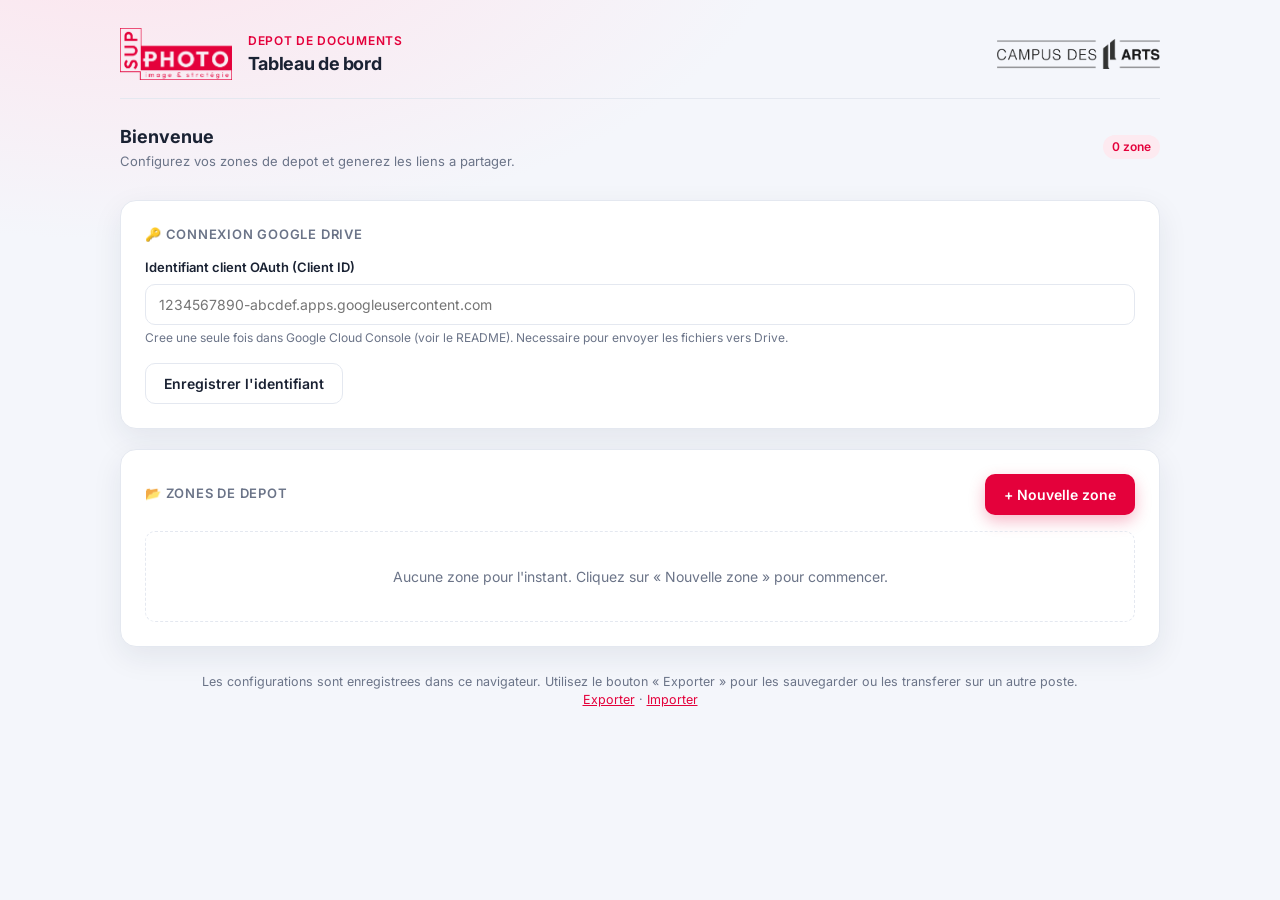
==== admin.html @ d8fe9be3 "Ajout depot multi-livrables par etudiant + arborescence campus/groupe" ====
<!DOCTYPE html>
<html lang="fr">
<head>
  <meta charset="UTF-8">
  <meta name="viewport" content="width=device-width, initial-scale=1">
  <title>DepotDoc - Tableau de bord</title>
  <link rel="preconnect" href="https://fonts.googleapis.com">
  <link href="https://fonts.googleapis.com/css2?family=Inter:wght@400;500;600;700&display=swap" rel="stylesheet">
  <link rel="stylesheet" href="styles.css">
  <script src="https://accounts.google.com/gsi/client" async defer></script>
</head>
<body>
  <div class="wrap">

    <div class="brandbar">
      <div class="brand-left">
        <img class="logo-sup" src="sup-photo.png" alt="Sup Photo - image & strategie">
        <div class="brand-text">
          <span class="kicker">Depot de documents</span>
          <span class="title">Tableau de bord</span>
        </div>
      </div>
      <img class="logo-campus" src="campus-11-arts.png" alt="Campus des 11 Arts">
    </div>

    <div class="topbar">
      <div>
        <h1 style="font-size:18px;margin:0">Bienvenue</h1>
        <p style="margin:2px 0 0;font-size:13px;color:var(--muted)">Configurez vos zones de depot et generez les liens a partager.</p>
      </div>
      <span class="badge badge-brand" id="zoneCount">0 zone</span>
    </div>

    <!-- Configuration Google -->
    <div class="card">
      <div class="section-title">&#128273; Connexion Google Drive</div>
      <div class="field">
        <label for="clientId">Identifiant client OAuth (Client ID)</label>
        <input type="text" id="clientId" placeholder="1234567890-abcdef.apps.googleusercontent.com">
        <div class="sub">Cree une seule fois dans Google Cloud Console (voir le README). Necessaire pour envoyer les fichiers vers Drive.</div>
      </div>
      <button class="btn btn-ghost" id="saveClient">Enregistrer l'identifiant</button>
      <span id="clientSaved" class="badge badge-ok hidden" style="margin-left:10px">Enregistre &#10003;</span>
    </div>

    <!-- Zones -->
    <div class="card">
      <div style="display:flex;align-items:center;justify-content:space-between;margin-bottom:16px">
        <div class="section-title" style="margin:0">&#128194; Zones de depot</div>
        <button class="btn btn-primary" id="addZone">+ Nouvelle zone</button>
      </div>
      <div id="zoneList" class="zone-list"></div>
    </div>

    <p class="footer-note">
      Les configurations sont enregistrees dans ce navigateur. Utilisez le bouton
      &laquo; Exporter &raquo; pour les sauvegarder ou les transferer sur un autre poste.
      <br>
      <a href="#" id="exportBtn">Exporter</a> &middot;
      <a href="#" id="importBtn">Importer</a>
      <input type="file" id="importFile" accept="application/json" class="hidden">
    </p>
  </div>

  <!-- Modale d'edition de zone -->
  <div class="modal-bg" id="modal">
    <div class="modal">
      <h3 id="modalTitle">Nouvelle zone de depot</h3>

      <div class="field">
        <label for="zName">Nom de la zone</label>
        <input type="text" id="zName" placeholder="Ex : Projet Book 2026">
      </div>

      <div class="field">
        <label for="zDesc">Description (visible par l'etudiant)</label>
        <textarea id="zDesc" placeholder="Ex : Deposez ici l'ensemble de vos livrables (PDF, images, video...)."></textarea>
      </div>

      <div class="field">
        <label for="zFolder">Dossier Google Drive racine de la zone</label>
        <input type="text" id="zFolder" placeholder="ID du dossier Drive (voir README)">
        <div class="sub">Copiez l'identifiant depuis l'URL du dossier : drive.google.com/drive/folders/<b>CET_IDENTIFIANT</b>. Partagez ce dossier en <b>Editeur</b> avec les deposants.</div>
      </div>

      <div class="toggle-line">
        <label class="check"><input type="checkbox" id="zStructured"> Organiser en dossiers <b>Campus / Groupe / Etudiant</b></label>
      </div>

      <!-- Section structuree -->
      <div id="structSection" class="hidden">
        <div class="field">
          <label>Campus et groupes</label>
          <div class="sub" style="margin-bottom:8px">Pour chaque campus, indiquez ses groupes (un par ligne). Ces dossiers seront crees automatiquement dans le Drive.</div>
          <div id="campusEditor"></div>
          <button class="btn btn-ghost" id="addCampus" style="margin-top:4px">+ Ajouter un campus</button>
        </div>
        <div class="notice notice-ok" style="font-size:13px">
          &#128193; Chaque etudiant deposera plusieurs fichiers dans un dossier <b>a son nom</b>, range dans son groupe.
        </div>
      </div>

      <div class="field">
        <label for="zTemplate">Modele de renommage des fichiers</label>
        <input type="text" id="zTemplate" placeholder="{name}_{original}">
        <div class="chips" id="varChips"></div>
        <div class="preview-box" id="preview"></div>
      </div>

      <!-- Champs deposant -->
      <div class="field" id="fieldsFlat">
        <label>Informations demandees au deposant</label>
        <div class="row" style="margin-top:6px">
          <label class="check"><input type="checkbox" id="zFieldName"> Nom / prenom</label>
          <label class="check"><input type="checkbox" id="zFieldEmail"> Adresse email</label>
        </div>
      </div>
      <div class="field hidden" id="fieldsStruct">
        <label>Informations demandees a l'etudiant</label>
        <div class="sub" style="margin-bottom:6px">Le <b>nom de l'etudiant</b> est demande automatiquement (il nomme son dossier).</div>
        <label class="check"><input type="checkbox" id="zFieldEmail2"> Demander aussi l'adresse email</label>
      </div>

      <div class="field">
        <label for="zMax">Taille maximale par fichier (Mo)</label>
        <input type="number" id="zMax" value="50" min="1" max="500" style="max-width:140px">
      </div>

      <div class="modal-foot">
        <button class="btn btn-ghost" id="cancelZone">Annuler</button>
        <button class="btn btn-primary" id="saveZone">Enregistrer la zone</button>
      </div>
    </div>
  </div>

  <!-- Modale generation des dossiers -->
  <div class="modal-bg" id="buildModal">
    <div class="modal">
      <h3>Creer les dossiers dans Drive</h3>
      <p class="hint">Connexion a votre Google Drive pour creer l'arborescence des campus et groupes sous le dossier racine de la zone. A relancer si vous ajoutez des campus ou groupes.</p>
      <div id="treePreview" class="tree-preview"></div>
      <div id="buildStatus" class="build-status"></div>
      <div class="modal-foot">
        <button class="btn btn-ghost" id="buildClose">Fermer</button>
        <button class="btn btn-primary" id="buildRun">Se connecter et creer les dossiers</button>
      </div>
    </div>
  </div>

  <!-- Modale du lien genere -->
  <div class="modal-bg" id="linkModal">
    <div class="modal">
      <h3>Lien de depot &#128279;</h3>
      <p class="hint">Partagez ce lien avec les personnes qui doivent deposer des fichiers dans cette zone. Aucune configuration de leur cote.</p>
      <div class="link-out">
        <input type="text" id="linkField" readonly>
        <button class="btn btn-primary" id="copyLink">Copier</button>
      </div>
      <div class="modal-foot">
        <a class="btn btn-ghost" id="openLink" target="_blank">Ouvrir la page</a>
        <button class="btn btn-primary" id="closeLink">Termine</button>
      </div>
    </div>
  </div>

  <script src="app.js"></script>
  <script>
  const $ = (id) => document.getElementById(id);
  let zones = Store.getZones();
  let editingId = null;
  let mCampuses = [];      // [{ name, groupsText }] edition en cours
  let buildingZoneId = null;

  function saveAll() { Store.saveZones(zones); }
  function escapeHtml(s) {
    return (s || '').replace(/[&<>"']/g, (c) => ({
      '&': '&amp;', '<': '&lt;', '>': '&gt;', '"': '&quot;', "'": '&#39;'
    }[c]));
  }

  /* ------------------------------ Rendu liste --------------------------- */
  function refresh() {
    const list = $('zoneList');
    $('zoneCount').textContent = zones.length + (zones.length > 1 ? ' zones' : ' zone');
    if (!zones.length) {
      list.innerHTML = '<div class="empty">Aucune zone pour l\'instant. Cliquez sur &laquo; Nouvelle zone &raquo; pour commencer.</div>';
      return;
    }
    list.innerHTML = '';
    zones.forEach((z) => {
      const structured = !!z.structured;
      const built = structured && z.tree && Object.keys(z.tree).length;
      let meta;
      if (structured) {
        const nbC = (z.campuses || []).length;
        const nbG = (z.campuses || []).reduce((s, c) => s + (c.groups ? c.groups.length : 0), 0);
        meta = 'Campus/Groupe/Etudiant &middot; ' + nbC + ' campus, ' + nbG + ' groupes &middot; '
          + (built ? 'dossiers crees &#10003;' : 'dossiers a creer');
      } else {
        meta = z.template + ' &middot; dossier ' + (z.rootFolderId ? escapeHtml(z.rootFolderId.slice(0, 10)) + '...' : 'non defini');
      }
      const el = document.createElement('div');
      el.className = 'zone-item';
      el.innerHTML = `
        <div class="zi-main">
          <div class="zi-name">${escapeHtml(z.name)}</div>
          <div class="zi-meta">${meta}</div>
        </div>
        <div class="zi-actions">
          ${structured ? '<button class="icon-btn" title="Creer les dossiers dans Drive" data-act="build">&#128193;</button>' : ''}
          <button class="icon-btn" title="Lien de depot" data-act="link">&#128279;</button>
          <button class="icon-btn" title="Modifier" data-act="edit">&#9998;</button>
          <button class="icon-btn" title="Supprimer" data-act="del">&#128465;</button>
        </div>`;
      const b = el.querySelector('[data-act=build]');
      if (b) b.onclick = () => openBuild(z);
      el.querySelector('[data-act=link]').onclick = () => showLink(z);
      el.querySelector('[data-act=edit]').onclick = () => openModal(z);
      el.querySelector('[data-act=del]').onclick = () => {
        if (confirm('Supprimer la zone "' + z.name + '" ?')) {
          zones = zones.filter((x) => x.id !== z.id); saveAll(); refresh();
        }
      };
      list.appendChild(el);
    });
  }

  /* --------------------------- Editeur campus --------------------------- */
  function renderCampusEditor() {
    const box = $('campusEditor');
    box.innerHTML = '';
    mCampuses.forEach((c, i) => {
      const row = document.createElement('div');
      row.className = 'campus-row';
      row.innerHTML = `
        <div class="campus-head">
          <input type="text" placeholder="Nom du campus (ex : Nice)" value="${escapeHtml(c.name)}" data-k="name">
          <button class="mini-btn" title="Retirer ce campus">&times;</button>
        </div>
        <label>Groupes (un par ligne)</label>
        <textarea placeholder="Groupe 1&#10;Groupe 2" data-k="groups">${escapeHtml(c.groupsText)}</textarea>`;
      row.querySelector('[data-k=name]').oninput = (e) => { mCampuses[i].name = e.target.value; updatePreview(); };
      row.querySelector('[data-k=groups]').oninput = (e) => { mCampuses[i].groupsText = e.target.value; };
      row.querySelector('.mini-btn').onclick = () => { mCampuses.splice(i, 1); renderCampusEditor(); };
      box.appendChild(row);
    });
  }

  /* --------------------------- Modale de zone --------------------------- */
  function toggleStruct(on) {
    $('structSection').classList.toggle('hidden', !on);
    $('fieldsFlat').classList.toggle('hidden', on);
    $('fieldsStruct').classList.toggle('hidden', !on);
  }

  function openModal(zone) {
    editingId = zone ? zone.id : null;
    $('modalTitle').textContent = zone ? 'Modifier la zone' : 'Nouvelle zone de depot';
    $('zName').value = zone ? zone.name : '';
    $('zDesc').value = zone ? zone.description : '';
    $('zFolder').value = zone ? (zone.rootFolderId || '') : '';
    const structured = zone ? !!zone.structured : true;
    $('zStructured').checked = structured;
    $('zTemplate').value = zone ? zone.template : '{name}_{original}';
    $('zFieldName').checked = zone ? !!(zone.fields && zone.fields.name) : true;
    $('zFieldEmail').checked = zone ? !!(zone.fields && zone.fields.email) : false;
    $('zFieldEmail2').checked = zone ? !!(zone.fields && zone.fields.email) : false;
    $('zMax').value = zone ? (zone.maxMb || 50) : 50;

    mCampuses = (zone && zone.campuses && zone.campuses.length)
      ? zone.campuses.map((c) => ({ name: c.name, groupsText: (c.groups || []).join('\n') }))
      : [{ name: 'Nice', groupsText: '' }, { name: 'Bordeaux', groupsText: '' }];
    renderCampusEditor();
    toggleStruct(structured);
    updatePreview();
    $('modal').classList.add('open');
  }
  function closeModal() { $('modal').classList.remove('open'); }

  function buildChips() {
    const box = $('varChips');
    box.innerHTML = '';
    Renamer.variables.forEach(([v, desc]) => {
      const c = document.createElement('span');
      c.className = 'chip'; c.textContent = v; c.title = desc;
      c.onclick = () => { const inp = $('zTemplate'); inp.value += v; inp.focus(); updatePreview(); };
      box.appendChild(c);
    });
  }

  function updatePreview() {
    const tpl = $('zTemplate').value || '{name}_{original}';
    const name = Renamer.apply(tpl, {
      zone: $('zName').value || 'Zone',
      campus: 'Nice', groupe: 'Groupe 3',
      name: 'Marie Dupont', email: 'marie.dupont@exemple.fr',
      original: 'Book portfolio.pdf', counter: 1, date: new Date()
    });
    $('preview').innerHTML =
      '<span class="old">Book portfolio.pdf</span><span class="arrow">&rarr;</span>' + escapeHtml(name);
  }

  function collectCampuses() {
    return mCampuses
      .map((c) => ({
        name: (c.name || '').trim(),
        groups: (c.groupsText || '').split('\n').map((g) => g.trim()).filter(Boolean)
      }))
      .filter((c) => c.name);
  }

  function saveZone() {
    const name = $('zName').value.trim();
    const folder = $('zFolder').value.trim();
    const structured = $('zStructured').checked;
    if (!name) { alert('Donnez un nom a la zone.'); return; }
    if (!folder) { alert('Indiquez le dossier Google Drive racine.'); return; }

    let campuses = [];
    if (structured) {
      campuses = collectCampuses();
      if (!campuses.length) { alert('Ajoutez au moins un campus.'); return; }
      if (!campuses.some((c) => c.groups.length)) { alert('Ajoutez au moins un groupe.'); return; }
    }

    const emailWanted = structured ? $('zFieldEmail2').checked : $('zFieldEmail').checked;
    const prev = zones.find((z) => z.id === editingId);
    const data = {
      id: editingId || Util.uid(),
      name,
      description: $('zDesc').value.trim(),
      rootFolderId: folder,
      structured,
      campuses,
      // conserve l'arborescence deja creee si le dossier racine n'a pas change
      tree: (prev && prev.rootFolderId === folder) ? (prev.tree || null) : null,
      template: $('zTemplate').value.trim() || '{name}_{original}',
      fields: { name: structured ? true : $('zFieldName').checked, email: emailWanted },
      maxMb: parseInt($('zMax').value, 10) || 50
    };
    if (editingId) zones = zones.map((z) => (z.id === editingId ? data : z));
    else zones.push(data);
    saveAll();
    closeModal();
    refresh();
    if (structured && !data.tree) {
      setTimeout(() => {
        if (confirm('Zone enregistree. Voulez-vous creer maintenant les dossiers campus/groupes dans le Drive ?')) openBuild(data);
      }, 150);
    }
  }

  /* --------------------- Generation de l'arborescence ------------------- */
  function treeText(zone) {
    let out = 'Dossier racine\n';
    (zone.campuses || []).forEach((c) => {
      out += '  |- ' + c.name + '\n';
      (c.groups || []).forEach((g) => { out += '  |    |- ' + g + '\n'; });
    });
    out += '       |- (dossier au nom de chaque etudiant)';
    return out;
  }
  function openBuild(zone) {
    buildingZoneId = zone.id;
    $('treePreview').textContent = treeText(zone);
    const st = $('buildStatus'); st.className = 'build-status'; st.textContent = '';
    $('buildRun').disabled = false;
    $('buildModal').classList.add('open');
  }
  function setBuildStatus(kind, msg) {
    const st = $('buildStatus');
    st.className = 'build-status show ' + kind;
    st.innerHTML = msg;
  }
  async function runBuild() {
    const zone = zones.find((z) => z.id === buildingZoneId);
    if (!zone) return;
    if (!Store.getClientId()) { setBuildStatus('err', 'Renseignez d\'abord l\'identifiant client OAuth en haut de la page.'); return; }
    $('buildRun').disabled = true;
    setBuildStatus('info', 'Connexion a Google Drive...');
    try {
      await GDrive.init(Store.getClientId());
      await GDrive.requestToken();
    } catch (e) { setBuildStatus('err', 'Connexion impossible : ' + e.message); $('buildRun').disabled = false; return; }

    const tree = zone.tree || {};
    try {
      for (const campus of zone.campuses) {
        setBuildStatus('info', 'Creation du campus &laquo; ' + escapeHtml(campus.name) + ' &raquo;...');
        let entry = tree[campus.name] || { i: null, g: {} };
        if (!entry.i) entry.i = await GDrive.ensureFolder(campus.name, zone.rootFolderId);
        for (const g of campus.groups) {
          if (!entry.g[g]) {
            setBuildStatus('info', 'Groupe &laquo; ' + escapeHtml(g) + ' &raquo; dans ' + escapeHtml(campus.name) + '...');
            entry.g[g] = await GDrive.ensureFolder(g, entry.i);
          }
        }
        tree[campus.name] = entry;
      }
      zone.tree = tree;
      zones = zones.map((z) => (z.id === zone.id ? zone : z));
      saveAll(); refresh();
      setBuildStatus('ok', 'Arborescence creee dans votre Drive. Vous pouvez maintenant generer le lien de depot.');
    } catch (e) {
      setBuildStatus('err', 'Erreur pendant la creation : ' + escapeHtml(e.message) + '. Verifiez que le dossier racine existe et que vous y avez acces.');
      $('buildRun').disabled = false;
    }
  }

  /* --------------------------- Lien de depot ---------------------------- */
  function showLink(zone) {
    if (!Store.getClientId()) {
      if (!confirm('Aucun identifiant client OAuth n\'est enregistre. Le lien fonctionnera mais l\'envoi vers Drive echouera tant que vous ne l\'aurez pas renseigne. Continuer ?')) return;
    }
    if (zone.structured && (!zone.tree || !Object.keys(zone.tree).length)) {
      if (!confirm('Les dossiers campus/groupes ne sont pas encore crees dans le Drive. Le depot ne fonctionnera pas correctement. Voulez-vous les creer d\'abord ?')) {
        // l'utilisateur choisit de continuer quand meme
      } else { openBuild(zone); return; }
    }
    const link = ZoneConfig.depositLink(zone, Store.getClientId());
    $('linkField').value = link;
    $('openLink').href = link;
    $('linkModal').classList.add('open');
  }

  /* ---------------------------- Import/export --------------------------- */
  function exportConfig() {
    const blob = new Blob([JSON.stringify({ clientId: Store.getClientId(), zones }, null, 2)], { type: 'application/json' });
    const a = document.createElement('a');
    a.href = URL.createObjectURL(blob); a.download = 'depotdoc-config.json'; a.click();
  }
  function importConfig(file) {
    const r = new FileReader();
    r.onload = () => {
      try {
        const data = JSON.parse(r.result);
        if (data.clientId) Store.setClientId(data.clientId);
        if (Array.isArray(data.zones)) { zones = data.zones; saveAll(); }
        $('clientId').value = Store.getClientId(); refresh();
        alert('Configuration importee.');
      } catch (e) { alert('Fichier invalide.'); }
    };
    r.readAsText(file);
  }

  /* ------------------------------ Liaisons ------------------------------ */
  $('clientId').value = Store.getClientId();
  $('saveClient').onclick = () => {
    Store.setClientId($('clientId').value);
    $('clientSaved').classList.remove('hidden');
    setTimeout(() => $('clientSaved').classList.add('hidden'), 2000);
  };
  $('addZone').onclick = () => openModal(null);
  $('cancelZone').onclick = closeModal;
  $('saveZone').onclick = saveZone;
  $('zStructured').onchange = (e) => toggleStruct(e.target.checked);
  $('addCampus').onclick = () => { mCampuses.push({ name: '', groupsText: '' }); renderCampusEditor(); };
  $('zTemplate').addEventListener('input', updatePreview);
  $('zName').addEventListener('input', updatePreview);
  $('buildClose').onclick = () => $('buildModal').classList.remove('open');
  $('buildRun').onclick = runBuild;
  $('copyLink').onclick = () => {
    $('linkField').select();
    navigator.clipboard.writeText($('linkField').value);
    $('copyLink').textContent = 'Copie !';
    setTimeout(() => ($('copyLink').textContent = 'Copier'), 1500);
  };
  $('closeLink').onclick = () => $('linkModal').classList.remove('open');
  $('exportBtn').onclick = (e) => { e.preventDefault(); exportConfig(); };
  $('importBtn').onclick = (e) => { e.preventDefault(); $('importFile').click(); };
  $('importFile').onchange = (e) => { if (e.target.files[0]) importConfig(e.target.files[0]); };
  ['modal', 'buildModal', 'linkModal'].forEach((id) => {
    $(id).addEventListener('click', (e) => { if (e.target === $(id)) $(id).classList.remove('open'); });
  });

  buildChips();
  refresh();
  </script>
</body>
</html>
---- styles.css ----
/* ============================ DepotDoc - styles =========================== */
:root {
  --bg: #f4f6fb;
  --surface: #ffffff;
  --ink: #1a2233;
  --muted: #6b7488;
  --line: #e4e8f0;
  --brand: #e4013b;
  --brand-dark: #b80130;
  --brand-soft: #fdeaf0;
  --ok: #10b981;
  --ok-soft: #e7f8f1;
  --danger: #ef4444;
  --danger-soft: #fdecec;
  --shadow: 0 10px 30px rgba(24, 33, 66, .08);
  --radius: 16px;
  --radius-sm: 10px;
  font-synthesis: none;
}

* { box-sizing: border-box; }

body {
  margin: 0;
  font-family: "Inter", -apple-system, BlinkMacSystemFont, "Segoe UI", Roboto, Helvetica, Arial, sans-serif;
  color: var(--ink);
  background:
    radial-gradient(1200px 600px at 10% -10%, #fde3ec 0%, transparent 55%),
    radial-gradient(1000px 500px at 100% 0%, #f4f6fb 0%, transparent 50%),
    var(--bg);
  min-height: 100vh;
  line-height: 1.5;
}

a { color: var(--brand); }

.wrap { max-width: 1080px; margin: 0 auto; padding: 28px 20px 80px; }
.wrap-narrow { max-width: 620px; }

/* ------------------------------- Header --------------------------------- */
.topbar {
  display: flex; align-items: center; justify-content: space-between;
  gap: 16px; margin-bottom: 28px;
}
.brand { display: flex; align-items: center; gap: 12px; }
.logo {
  width: 42px; height: 42px; border-radius: 12px;
  background: linear-gradient(135deg, var(--brand), #7c74ff);
  display: grid; place-items: center; color: #fff; font-size: 20px;
  box-shadow: 0 6px 16px rgba(228, 1, 59, .3);
}
.brand h1 { font-size: 20px; margin: 0; letter-spacing: -.02em; }
.brand p { margin: 0; font-size: 13px; color: var(--muted); }

/* -------------------------- Logos de l'ecole ---------------------------- */
.brandbar {
  display: flex; align-items: center; justify-content: space-between;
  gap: 20px; flex-wrap: wrap;
  padding-bottom: 18px; margin-bottom: 24px;
  border-bottom: 1px solid var(--line);
}
.brandbar .logo-sup { height: 52px; width: auto; }
.brandbar .logo-campus { height: 30px; width: auto; opacity: .9; }
.brandbar .brand-text { display: flex; flex-direction: column; }
.brandbar .brand-text .kicker {
  font-size: 12px; font-weight: 600; letter-spacing: .06em;
  text-transform: uppercase; color: var(--brand);
}
.brandbar .brand-text .title { font-size: 18px; font-weight: 700; letter-spacing: -.02em; }
.brand-left { display: flex; align-items: center; gap: 16px; }

/* Logos centres sur la page de depot */
.brand-center { text-align: center; margin-bottom: 22px; }
.brand-center .logo-sup { height: 64px; width: auto; }
.brand-center .divider {
  display: inline-block; width: 1px; height: 34px; background: var(--line);
  margin: 0 18px; vertical-align: middle;
}
.brand-center .logo-campus { height: 30px; width: auto; vertical-align: middle; opacity: .9; }

.powered {
  display: flex; align-items: center; justify-content: center; gap: 12px;
  margin-top: 30px; color: var(--muted); font-size: 12px;
}
.powered img { height: 22px; width: auto; opacity: .75; }

@media (max-width: 560px) {
  .brand-center .divider { display: block; width: 60px; height: 1px; margin: 12px auto; }
}

/* -------------------------------- Cards --------------------------------- */
.card {
  background: var(--surface);
  border: 1px solid var(--line);
  border-radius: var(--radius);
  box-shadow: var(--shadow);
  padding: 24px;
  margin-bottom: 20px;
}
.card h2 { font-size: 16px; margin: 0 0 4px; letter-spacing: -.01em; }
.card .hint { color: var(--muted); font-size: 13px; margin: 0 0 18px; }

.section-title {
  display: flex; align-items: center; gap: 10px;
  font-size: 13px; font-weight: 600; text-transform: uppercase;
  letter-spacing: .06em; color: var(--muted); margin: 0 0 14px;
}

/* ------------------------------- Forms ---------------------------------- */
label { display: block; font-size: 13px; font-weight: 600; margin: 0 0 6px; }
.field { margin-bottom: 16px; }
.field .sub { font-weight: 400; color: var(--muted); font-size: 12px; margin-top: 4px; }

input[type=text], input[type=email], input[type=number], textarea, select {
  width: 100%; padding: 11px 13px; font-size: 14px; color: var(--ink);
  background: #fff; border: 1px solid var(--line); border-radius: var(--radius-sm);
  transition: border-color .15s, box-shadow .15s; font-family: inherit;
}
input:focus, textarea:focus, select:focus {
  outline: none; border-color: var(--brand);
  box-shadow: 0 0 0 3px rgba(228, 1, 59, .15);
}
textarea { resize: vertical; min-height: 64px; }

.row { display: flex; gap: 14px; flex-wrap: wrap; }
.row > * { flex: 1 1 200px; }

.check { display: flex; align-items: center; gap: 9px; font-weight: 500; font-size: 14px; cursor: pointer; }
.check input { width: 17px; height: 17px; accent-color: var(--brand); }

/* ------------------------------ Buttons --------------------------------- */
.btn {
  display: inline-flex; align-items: center; justify-content: center; gap: 8px;
  padding: 11px 18px; font-size: 14px; font-weight: 600; font-family: inherit;
  border-radius: var(--radius-sm); border: 1px solid transparent;
  cursor: pointer; transition: transform .05s, background .15s, box-shadow .15s;
  text-decoration: none;
}
.btn:active { transform: translateY(1px); }
.btn-primary { background: var(--brand); color: #fff; box-shadow: 0 6px 16px rgba(228, 1, 59, .28); }
.btn-primary:hover { background: var(--brand-dark); }
.btn-ghost { background: #fff; color: var(--ink); border-color: var(--line); }
.btn-ghost:hover { background: #f8f9fc; }
.btn-danger { background: var(--danger-soft); color: var(--danger); }
.btn-danger:hover { background: #fbdcdc; }
.btn-block { width: 100%; }
.btn-lg { padding: 15px 22px; font-size: 15px; }
.btn:disabled { opacity: .5; cursor: not-allowed; }

.btn-google {
  background: #fff; color: #3c4043; border: 1px solid #dadce0; font-weight: 600;
}
.btn-google:hover { background: #f8f9fc; }
.btn-google img, .btn-google svg { width: 18px; height: 18px; }

/* ---------------------------- Zone list --------------------------------- */
.zone-list { display: grid; gap: 12px; }
.zone-item {
  display: flex; align-items: center; gap: 14px;
  border: 1px solid var(--line); border-radius: var(--radius-sm);
  padding: 14px 16px; background: #fff;
}
.zone-item:hover { border-color: #cdd3e4; }
.zone-item .zi-main { flex: 1; min-width: 0; }
.zone-item .zi-name { font-weight: 600; font-size: 15px; }
.zone-item .zi-meta { color: var(--muted); font-size: 12.5px; margin-top: 2px;
  white-space: nowrap; overflow: hidden; text-overflow: ellipsis; }
.zone-item .zi-actions { display: flex; gap: 8px; flex-shrink: 0; }
.icon-btn {
  width: 34px; height: 34px; display: grid; place-items: center;
  border-radius: 8px; border: 1px solid var(--line); background: #fff;
  cursor: pointer; font-size: 15px;
}
.icon-btn:hover { background: #f6f7fb; }

.empty {
  text-align: center; color: var(--muted); padding: 34px 10px; font-size: 14px;
  border: 1px dashed var(--line); border-radius: var(--radius-sm);
}

/* ------------------------------- Badges --------------------------------- */
.badge {
  display: inline-flex; align-items: center; gap: 5px;
  font-size: 12px; font-weight: 600; padding: 3px 9px; border-radius: 20px;
}
.badge-brand { background: var(--brand-soft); color: var(--brand); }
.badge-ok { background: var(--ok-soft); color: var(--ok); }

/* --------------------------- Variable chips ----------------------------- */
.chips { display: flex; flex-wrap: wrap; gap: 7px; margin-top: 8px; }
.chip {
  font-size: 12px; padding: 5px 10px; border-radius: 8px; cursor: pointer;
  background: var(--brand-soft); color: var(--brand); border: 1px solid transparent;
  font-family: "SFMono-Regular", ui-monospace, Menlo, Consolas, monospace;
}
.chip:hover { border-color: var(--brand); }

.preview-box {
  margin-top: 10px; padding: 12px 14px; border-radius: var(--radius-sm);
  background: #0f1730; color: #cde6ff; font-size: 13px;
  font-family: "SFMono-Regular", ui-monospace, Menlo, Consolas, monospace;
  word-break: break-all;
}
.preview-box .old { color: #6f7b98; text-decoration: line-through; }
.preview-box .arrow { color: #7c74ff; margin: 0 8px; }

/* ----------------------------- Modal ------------------------------------ */
.modal-bg {
  position: fixed; inset: 0; background: rgba(16, 22, 42, .55);
  display: none; align-items: flex-start; justify-content: center;
  padding: 40px 16px; overflow-y: auto; z-index: 50;
}
.modal-bg.open { display: flex; }
.modal {
  background: #fff; border-radius: var(--radius); width: 100%; max-width: 560px;
  box-shadow: 0 30px 60px rgba(16, 22, 42, .35); padding: 26px;
}
.modal h3 { margin: 0 0 18px; font-size: 18px; }
.modal-foot { display: flex; gap: 10px; justify-content: flex-end; margin-top: 22px; }

/* --------------------------- Link output -------------------------------- */
.link-out { display: flex; gap: 8px; margin-top: 8px; }
.link-out input { font-size: 13px; color: var(--muted); }

/* =============================== DEPOT PAGE ============================== */
.deposit-head { text-align: center; margin-bottom: 24px; }
.deposit-head .zone-name { font-size: 24px; font-weight: 700; letter-spacing: -.02em; margin: 6px 0 4px; }
.deposit-head .zone-desc { color: var(--muted); font-size: 15px; max-width: 460px; margin: 0 auto; }

.dropzone {
  border: 2px dashed #c3cbe0; border-radius: var(--radius);
  background: #fbfcfe; padding: 44px 20px; text-align: center;
  cursor: pointer; transition: border-color .15s, background .15s;
}
.dropzone:hover { border-color: var(--brand); background: var(--brand-soft); }
.dropzone.drag { border-color: var(--brand); background: var(--brand-soft); }
.dropzone .dz-icon { font-size: 40px; margin-bottom: 10px; }
.dropzone .dz-main { font-weight: 600; font-size: 16px; }
.dropzone .dz-sub { color: var(--muted); font-size: 13px; margin-top: 4px; }

.file-row {
  display: flex; align-items: center; gap: 12px;
  border: 1px solid var(--line); border-radius: var(--radius-sm);
  padding: 12px 14px; margin-top: 10px; background: #fff;
}
.file-row .fr-icon { font-size: 20px; }
.file-row .fr-main { flex: 1; min-width: 0; }
.file-row .fr-old { font-size: 13px; color: var(--muted);
  white-space: nowrap; overflow: hidden; text-overflow: ellipsis; }
.file-row .fr-new { font-weight: 600; font-size: 14px;
  white-space: nowrap; overflow: hidden; text-overflow: ellipsis; }
.file-row .fr-status { font-size: 20px; flex-shrink: 0; }

.progress {
  height: 6px; background: var(--line); border-radius: 20px; overflow: hidden; margin-top: 8px;
}
.progress > span { display: block; height: 100%; width: 0; background: var(--brand);
  border-radius: 20px; transition: width .2s; }

.notice {
  padding: 12px 14px; border-radius: var(--radius-sm); font-size: 13.5px; margin-bottom: 16px;
}
.notice-warn { background: #fff7e6; color: #92660b; border: 1px solid #ffe6b0; }
.notice-err { background: var(--danger-soft); color: #b42318; border: 1px solid #f6c9c4; }
.notice-ok { background: var(--ok-soft); color: #0a7a53; border: 1px solid #b9ecd7; }

.success-box { text-align: center; padding: 30px 10px; }
.success-box .big { font-size: 48px; }
.success-box h2 { margin: 8px 0 6px; }
.success-box p { color: var(--muted); margin: 0 0 18px; }

.footer-note { text-align: center; color: var(--muted); font-size: 12.5px; margin-top: 26px; }

/* --------------------- Editeur campus / groupes ------------------------- */
.campus-row {
  border: 1px solid var(--line); border-radius: var(--radius-sm);
  padding: 12px 14px; margin-bottom: 10px; background: #fbfcfe;
}
.campus-row .campus-head { display: flex; gap: 10px; align-items: center; }
.campus-row .campus-head input { flex: 1; }
.campus-row label { margin-top: 10px; font-size: 12px; color: var(--muted); }
.campus-row textarea { min-height: 54px; font-size: 13px; }
.mini-btn {
  border: 1px solid var(--line); background: #fff; border-radius: 8px;
  width: 34px; height: 38px; cursor: pointer; font-size: 16px; flex-shrink: 0;
}
.mini-btn:hover { background: #f6f7fb; }

.build-status {
  margin-top: 10px; font-size: 13px; padding: 10px 12px; border-radius: var(--radius-sm);
  display: none;
}
.build-status.show { display: block; }
.build-status.info { background: var(--brand-soft); color: var(--brand); }
.build-status.ok { background: var(--ok-soft); color: #0a7a53; }
.build-status.err { background: var(--danger-soft); color: #b42318; }

.tree-preview {
  margin-top: 8px; font-size: 12.5px; color: var(--muted);
  font-family: "SFMono-Regular", ui-monospace, Menlo, Consolas, monospace;
  background: #f6f7fb; border-radius: var(--radius-sm); padding: 10px 12px;
  white-space: pre-wrap; line-height: 1.6;
}

.toggle-line { display: flex; align-items: center; gap: 10px; margin-bottom: 16px; }

.select-field { margin-bottom: 16px; }

.hidden { display: none !important; }

@media (max-width: 560px) {
  .wrap { padding: 18px 14px 60px; }
  .card { padding: 18px; }
  .zone-item { flex-wrap: wrap; }
}
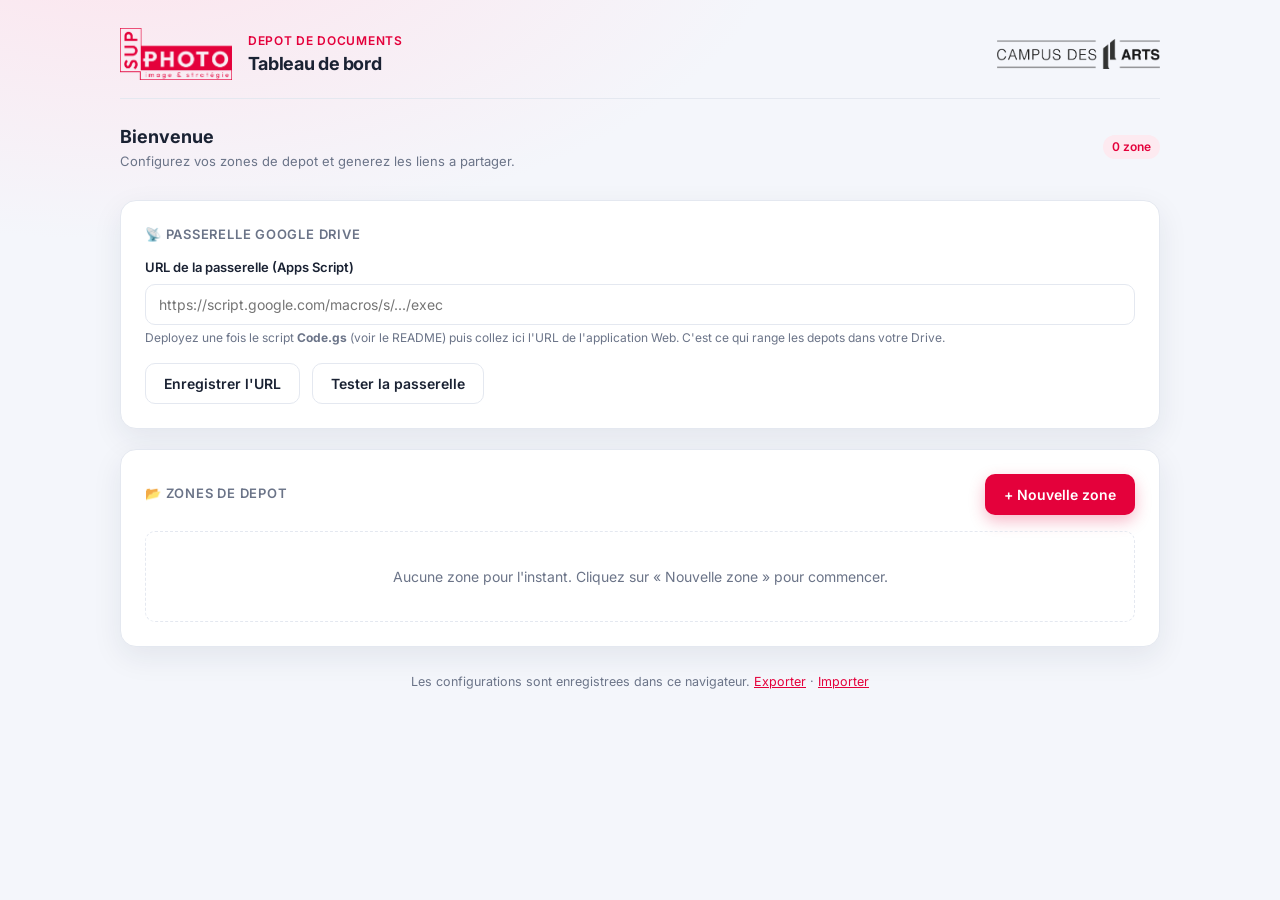
==== commit d9b25563: "Passerelle Apps Script : envoi sans compte Google, dossiers auto" ====
--- a/admin.html
+++ b/admin.html
@@ -6,8 +6,7 @@
   <title>DepotDoc - Tableau de bord</title>
   <link rel="preconnect" href="https://fonts.googleapis.com">
   <link href="https://fonts.googleapis.com/css2?family=Inter:wght@400;500;600;700&display=swap" rel="stylesheet">
-  <link rel="stylesheet" href="styles.css">
-  <script src="https://accounts.google.com/gsi/client" async defer></script>
+  <link rel="stylesheet" href="styles.css?v=5">
 </head>
 <body>
   <div class="wrap">
@@ -31,16 +30,18 @@
       <span class="badge badge-brand" id="zoneCount">0 zone</span>
     </div>
 
-    <!-- Configuration Google -->
+    <!-- Passerelle -->
     <div class="card">
-      <div class="section-title">&#128273; Connexion Google Drive</div>
-      <div class="field">
-        <label for="clientId">Identifiant client OAuth (Client ID)</label>
-        <input type="text" id="clientId" placeholder="1234567890-abcdef.apps.googleusercontent.com">
-        <div class="sub">Cree une seule fois dans Google Cloud Console (voir le README). Necessaire pour envoyer les fichiers vers Drive.</div>
-      </div>
-      <button class="btn btn-ghost" id="saveClient">Enregistrer l'identifiant</button>
-      <span id="clientSaved" class="badge badge-ok hidden" style="margin-left:10px">Enregistre &#10003;</span>
+      <div class="section-title">&#128225; Passerelle Google Drive</div>
+      <div class="field">
+        <label for="gwUrl">URL de la passerelle (Apps Script)</label>
+        <input type="text" id="gwUrl" placeholder="https://script.google.com/macros/s/.../exec">
+        <div class="sub">Deployez une fois le script <b>Code.gs</b> (voir le README) puis collez ici l'URL de l'application Web. C'est ce qui range les depots dans votre Drive.</div>
+      </div>
+      <button class="btn btn-ghost" id="saveGw">Enregistrer l'URL</button>
+      <button class="btn btn-ghost" id="testGw" style="margin-left:8px">Tester la passerelle</button>
+      <span id="gwSaved" class="badge badge-ok hidden" style="margin-left:10px">Enregistre &#10003;</span>
+      <span id="gwTest" class="badge hidden" style="margin-left:10px"></span>
     </div>
 
     <!-- Zones -->
@@ -53,9 +54,7 @@
     </div>
 
     <p class="footer-note">
-      Les configurations sont enregistrees dans ce navigateur. Utilisez le bouton
-      &laquo; Exporter &raquo; pour les sauvegarder ou les transferer sur un autre poste.
-      <br>
+      Les configurations sont enregistrees dans ce navigateur.
       <a href="#" id="exportBtn">Exporter</a> &middot;
       <a href="#" id="importBtn">Importer</a>
       <input type="file" id="importFile" accept="application/json" class="hidden">
@@ -80,23 +79,35 @@
       <div class="field">
         <label for="zFolder">Dossier Google Drive racine de la zone</label>
         <input type="text" id="zFolder" placeholder="ID du dossier Drive (voir README)">
-        <div class="sub">Copiez l'identifiant depuis l'URL du dossier : drive.google.com/drive/folders/<b>CET_IDENTIFIANT</b>. Partagez ce dossier en <b>Editeur</b> avec les deposants.</div>
+        <div class="sub">Copiez l'identifiant depuis l'URL du dossier : drive.google.com/drive/folders/<b>CET_IDENTIFIANT</b>. Ce doit etre un dossier de VOTRE Drive (celui ou tourne la passerelle).</div>
       </div>
 
       <div class="toggle-line">
         <label class="check"><input type="checkbox" id="zStructured"> Organiser en dossiers <b>Campus / Groupe / Etudiant</b></label>
       </div>
 
-      <!-- Section structuree -->
       <div id="structSection" class="hidden">
         <div class="field">
           <label>Campus et groupes</label>
-          <div class="sub" style="margin-bottom:8px">Pour chaque campus, indiquez ses groupes (un par ligne). Ces dossiers seront crees automatiquement dans le Drive.</div>
+          <div class="sub" style="margin-bottom:8px">Pour chaque campus, indiquez ses groupes (un par ligne). L'etudiant les choisira dans des menus, et les dossiers se creent automatiquement au premier depot.</div>
           <div id="campusEditor"></div>
           <button class="btn btn-ghost" id="addCampus" style="margin-top:4px">+ Ajouter un campus</button>
         </div>
         <div class="notice notice-ok" style="font-size:13px">
-          &#128193; Chaque etudiant deposera plusieurs fichiers dans un dossier <b>a son nom</b>, range dans son groupe.
+          &#128193; Chaque etudiant deposera ses fichiers dans un dossier <b>a son nom</b>, range dans son groupe.
+        </div>
+      </div>
+
+      <!-- Livrables -->
+      <div class="toggle-line">
+        <label class="check"><input type="checkbox" id="zHasDeliv"> Definir des <b>livrables attendus</b> (avec deadline)</label>
+      </div>
+      <div id="delivSection" class="hidden">
+        <div class="field">
+          <label>Livrables et deadlines</label>
+          <div class="sub" style="margin-bottom:8px">Chaque livrable devient un emplacement de depot. La deadline est indicative : le depot reste possible ensuite mais est marque &laquo; en retard &raquo;. Laissez la date vide pour aucune deadline.</div>
+          <div id="delivEditor"></div>
+          <button class="btn btn-ghost" id="addDeliv" style="margin-top:4px">+ Ajouter un livrable</button>
         </div>
       </div>
 
@@ -107,7 +118,6 @@
         <div class="preview-box" id="preview"></div>
       </div>
 
-      <!-- Champs deposant -->
       <div class="field" id="fieldsFlat">
         <label>Informations demandees au deposant</label>
         <div class="row" style="margin-top:6px">
@@ -123,26 +133,13 @@
 
       <div class="field">
         <label for="zMax">Taille maximale par fichier (Mo)</label>
-        <input type="number" id="zMax" value="50" min="1" max="500" style="max-width:140px">
+        <input type="number" id="zMax" value="40" min="1" max="50" style="max-width:140px">
+        <div class="sub">La passerelle accepte jusqu'a ~50 Mo par fichier.</div>
       </div>
 
       <div class="modal-foot">
         <button class="btn btn-ghost" id="cancelZone">Annuler</button>
         <button class="btn btn-primary" id="saveZone">Enregistrer la zone</button>
-      </div>
-    </div>
-  </div>
-
-  <!-- Modale generation des dossiers -->
-  <div class="modal-bg" id="buildModal">
-    <div class="modal">
-      <h3>Creer les dossiers dans Drive</h3>
-      <p class="hint">Connexion a votre Google Drive pour creer l'arborescence des campus et groupes sous le dossier racine de la zone. A relancer si vous ajoutez des campus ou groupes.</p>
-      <div id="treePreview" class="tree-preview"></div>
-      <div id="buildStatus" class="build-status"></div>
-      <div class="modal-foot">
-        <button class="btn btn-ghost" id="buildClose">Fermer</button>
-        <button class="btn btn-primary" id="buildRun">Se connecter et creer les dossiers</button>
       </div>
     </div>
   </div>
@@ -151,7 +148,7 @@
   <div class="modal-bg" id="linkModal">
     <div class="modal">
       <h3>Lien de depot &#128279;</h3>
-      <p class="hint">Partagez ce lien avec les personnes qui doivent deposer des fichiers dans cette zone. Aucune configuration de leur cote.</p>
+      <p class="hint">Partagez ce lien avec les personnes qui doivent deposer des fichiers. Aucune configuration ni compte Google de leur cote.</p>
       <div class="link-out">
         <input type="text" id="linkField" readonly>
         <button class="btn btn-primary" id="copyLink">Copier</button>
@@ -163,13 +160,13 @@
     </div>
   </div>
 
-  <script src="app.js"></script>
+  <script src="app.js?v=5"></script>
   <script>
   const $ = (id) => document.getElementById(id);
   let zones = Store.getZones();
   let editingId = null;
-  let mCampuses = [];      // [{ name, groupsText }] edition en cours
-  let buildingZoneId = null;
+  let mCampuses = [];
+  let mDeliverables = [];
 
   function saveAll() { Store.saveZones(zones); }
   function escapeHtml(s) {
@@ -188,17 +185,15 @@
     }
     list.innerHTML = '';
     zones.forEach((z) => {
-      const structured = !!z.structured;
-      const built = structured && z.tree && Object.keys(z.tree).length;
       let meta;
-      if (structured) {
+      if (z.structured) {
         const nbC = (z.campuses || []).length;
         const nbG = (z.campuses || []).reduce((s, c) => s + (c.groups ? c.groups.length : 0), 0);
-        meta = 'Campus/Groupe/Etudiant &middot; ' + nbC + ' campus, ' + nbG + ' groupes &middot; '
-          + (built ? 'dossiers crees &#10003;' : 'dossiers a creer');
+        meta = 'Campus/Groupe/Etudiant &middot; ' + nbC + ' campus, ' + nbG + ' groupes';
       } else {
         meta = z.template + ' &middot; dossier ' + (z.rootFolderId ? escapeHtml(z.rootFolderId.slice(0, 10)) + '...' : 'non defini');
       }
+      if (z.deliverables && z.deliverables.length) meta += ' &middot; ' + z.deliverables.length + ' livrable' + (z.deliverables.length > 1 ? 's' : '');
       const el = document.createElement('div');
       el.className = 'zone-item';
       el.innerHTML = `
@@ -207,13 +202,10 @@
           <div class="zi-meta">${meta}</div>
         </div>
         <div class="zi-actions">
-          ${structured ? '<button class="icon-btn" title="Creer les dossiers dans Drive" data-act="build">&#128193;</button>' : ''}
           <button class="icon-btn" title="Lien de depot" data-act="link">&#128279;</button>
           <button class="icon-btn" title="Modifier" data-act="edit">&#9998;</button>
           <button class="icon-btn" title="Supprimer" data-act="del">&#128465;</button>
         </div>`;
-      const b = el.querySelector('[data-act=build]');
-      if (b) b.onclick = () => openBuild(z);
       el.querySelector('[data-act=link]').onclick = () => showLink(z);
       el.querySelector('[data-act=edit]').onclick = () => openModal(z);
       el.querySelector('[data-act=del]').onclick = () => {
@@ -245,6 +237,33 @@
       box.appendChild(row);
     });
   }
+  function collectCampuses() {
+    return mCampuses.map((c) => ({
+      name: (c.name || '').trim(),
+      groups: (c.groupsText || '').split('\n').map((g) => g.trim()).filter(Boolean)
+    })).filter((c) => c.name);
+  }
+
+  /* --------------------------- Editeur livrables ------------------------ */
+  function renderDelivEditor() {
+    const box = $('delivEditor');
+    box.innerHTML = '';
+    mDeliverables.forEach((d, i) => {
+      const row = document.createElement('div');
+      row.className = 'deliv-edit-row';
+      row.innerHTML = `
+        <input class="dv-name" type="text" placeholder="Nom du livrable (ex : Note d'intention)" value="${escapeHtml(d.name)}">
+        <input class="dv-date" type="datetime-local" value="${escapeHtml(d.deadline || '')}">
+        <button class="mini-btn" title="Retirer">&times;</button>`;
+      row.querySelector('.dv-name').oninput = (e) => { mDeliverables[i].name = e.target.value; };
+      row.querySelector('.dv-date').oninput = (e) => { mDeliverables[i].deadline = e.target.value; };
+      row.querySelector('.mini-btn').onclick = () => { mDeliverables.splice(i, 1); renderDelivEditor(); };
+      box.appendChild(row);
+    });
+  }
+  function collectDeliverables() {
+    return mDeliverables.map((d) => ({ name: (d.name || '').trim(), deadline: d.deadline || '' })).filter((d) => d.name);
+  }
 
   /* --------------------------- Modale de zone --------------------------- */
   function toggleStruct(on) {
@@ -252,6 +271,7 @@
     $('fieldsFlat').classList.toggle('hidden', on);
     $('fieldsStruct').classList.toggle('hidden', !on);
   }
+  function toggleDeliv(on) { $('delivSection').classList.toggle('hidden', !on); }
 
   function openModal(zone) {
     editingId = zone ? zone.id : null;
@@ -265,13 +285,22 @@
     $('zFieldName').checked = zone ? !!(zone.fields && zone.fields.name) : true;
     $('zFieldEmail').checked = zone ? !!(zone.fields && zone.fields.email) : false;
     $('zFieldEmail2').checked = zone ? !!(zone.fields && zone.fields.email) : false;
-    $('zMax').value = zone ? (zone.maxMb || 50) : 50;
+    $('zMax').value = zone ? (zone.maxMb || 40) : 40;
 
     mCampuses = (zone && zone.campuses && zone.campuses.length)
       ? zone.campuses.map((c) => ({ name: c.name, groupsText: (c.groups || []).join('\n') }))
       : [{ name: 'Nice', groupsText: '' }, { name: 'Bordeaux', groupsText: '' }];
     renderCampusEditor();
     toggleStruct(structured);
+
+    const hasDeliv = zone ? !!(zone.deliverables && zone.deliverables.length) : false;
+    $('zHasDeliv').checked = hasDeliv;
+    mDeliverables = (zone && zone.deliverables && zone.deliverables.length)
+      ? zone.deliverables.map((d) => ({ name: d.name, deadline: d.deadline || '' }))
+      : [{ name: '', deadline: '' }];
+    renderDelivEditor();
+    toggleDeliv(hasDeliv);
+
     updatePreview();
     $('modal').classList.add('open');
   }
@@ -287,26 +316,16 @@
       box.appendChild(c);
     });
   }
-
   function updatePreview() {
     const tpl = $('zTemplate').value || '{name}_{original}';
     const name = Renamer.apply(tpl, {
-      zone: $('zName').value || 'Zone',
-      campus: 'Nice', groupe: 'Groupe 3',
+      zone: $('zName').value || 'Zone', campus: 'Nice', groupe: 'Groupe 3',
       name: 'Marie Dupont', email: 'marie.dupont@exemple.fr',
+      livrable: "Note d'intention",
       original: 'Book portfolio.pdf', counter: 1, date: new Date()
     });
     $('preview').innerHTML =
       '<span class="old">Book portfolio.pdf</span><span class="arrow">&rarr;</span>' + escapeHtml(name);
-  }
-
-  function collectCampuses() {
-    return mCampuses
-      .map((c) => ({
-        name: (c.name || '').trim(),
-        groups: (c.groupsText || '').split('\n').map((g) => g.trim()).filter(Boolean)
-      }))
-      .filter((c) => c.name);
   }
 
   function saveZone() {
@@ -322,102 +341,30 @@
       if (!campuses.length) { alert('Ajoutez au moins un campus.'); return; }
       if (!campuses.some((c) => c.groups.length)) { alert('Ajoutez au moins un groupe.'); return; }
     }
+    const deliverables = $('zHasDeliv').checked ? collectDeliverables() : [];
+    if ($('zHasDeliv').checked && !deliverables.length) { alert('Ajoutez au moins un livrable, ou decochez l\'option.'); return; }
 
     const emailWanted = structured ? $('zFieldEmail2').checked : $('zFieldEmail').checked;
-    const prev = zones.find((z) => z.id === editingId);
     const data = {
       id: editingId || Util.uid(),
-      name,
-      description: $('zDesc').value.trim(),
+      name, description: $('zDesc').value.trim(),
       rootFolderId: folder,
-      structured,
-      campuses,
-      // conserve l'arborescence deja creee si le dossier racine n'a pas change
-      tree: (prev && prev.rootFolderId === folder) ? (prev.tree || null) : null,
+      structured, campuses, deliverables,
       template: $('zTemplate').value.trim() || '{name}_{original}',
       fields: { name: structured ? true : $('zFieldName').checked, email: emailWanted },
-      maxMb: parseInt($('zMax').value, 10) || 50
+      maxMb: parseInt($('zMax').value, 10) || 40
     };
     if (editingId) zones = zones.map((z) => (z.id === editingId ? data : z));
     else zones.push(data);
-    saveAll();
-    closeModal();
-    refresh();
-    if (structured && !data.tree) {
-      setTimeout(() => {
-        if (confirm('Zone enregistree. Voulez-vous creer maintenant les dossiers campus/groupes dans le Drive ?')) openBuild(data);
-      }, 150);
-    }
-  }
-
-  /* --------------------- Generation de l'arborescence ------------------- */
-  function treeText(zone) {
-    let out = 'Dossier racine\n';
-    (zone.campuses || []).forEach((c) => {
-      out += '  |- ' + c.name + '\n';
-      (c.groups || []).forEach((g) => { out += '  |    |- ' + g + '\n'; });
-    });
-    out += '       |- (dossier au nom de chaque etudiant)';
-    return out;
-  }
-  function openBuild(zone) {
-    buildingZoneId = zone.id;
-    $('treePreview').textContent = treeText(zone);
-    const st = $('buildStatus'); st.className = 'build-status'; st.textContent = '';
-    $('buildRun').disabled = false;
-    $('buildModal').classList.add('open');
-  }
-  function setBuildStatus(kind, msg) {
-    const st = $('buildStatus');
-    st.className = 'build-status show ' + kind;
-    st.innerHTML = msg;
-  }
-  async function runBuild() {
-    const zone = zones.find((z) => z.id === buildingZoneId);
-    if (!zone) return;
-    if (!Store.getClientId()) { setBuildStatus('err', 'Renseignez d\'abord l\'identifiant client OAuth en haut de la page.'); return; }
-    $('buildRun').disabled = true;
-    setBuildStatus('info', 'Connexion a Google Drive...');
-    try {
-      await GDrive.init(Store.getClientId());
-      await GDrive.requestToken();
-    } catch (e) { setBuildStatus('err', 'Connexion impossible : ' + e.message); $('buildRun').disabled = false; return; }
-
-    const tree = zone.tree || {};
-    try {
-      for (const campus of zone.campuses) {
-        setBuildStatus('info', 'Creation du campus &laquo; ' + escapeHtml(campus.name) + ' &raquo;...');
-        let entry = tree[campus.name] || { i: null, g: {} };
-        if (!entry.i) entry.i = await GDrive.ensureFolder(campus.name, zone.rootFolderId);
-        for (const g of campus.groups) {
-          if (!entry.g[g]) {
-            setBuildStatus('info', 'Groupe &laquo; ' + escapeHtml(g) + ' &raquo; dans ' + escapeHtml(campus.name) + '...');
-            entry.g[g] = await GDrive.ensureFolder(g, entry.i);
-          }
-        }
-        tree[campus.name] = entry;
-      }
-      zone.tree = tree;
-      zones = zones.map((z) => (z.id === zone.id ? zone : z));
-      saveAll(); refresh();
-      setBuildStatus('ok', 'Arborescence creee dans votre Drive. Vous pouvez maintenant generer le lien de depot.');
-    } catch (e) {
-      setBuildStatus('err', 'Erreur pendant la creation : ' + escapeHtml(e.message) + '. Verifiez que le dossier racine existe et que vous y avez acces.');
-      $('buildRun').disabled = false;
-    }
+    saveAll(); closeModal(); refresh();
   }
 
   /* --------------------------- Lien de depot ---------------------------- */
   function showLink(zone) {
-    if (!Store.getClientId()) {
-      if (!confirm('Aucun identifiant client OAuth n\'est enregistre. Le lien fonctionnera mais l\'envoi vers Drive echouera tant que vous ne l\'aurez pas renseigne. Continuer ?')) return;
+    if (!Store.getGatewayUrl()) {
+      if (!confirm('Aucune URL de passerelle n\'est enregistree. Le lien fonctionnera mais l\'envoi echouera tant que vous ne l\'aurez pas renseignee. Continuer ?')) return;
     }
-    if (zone.structured && (!zone.tree || !Object.keys(zone.tree).length)) {
-      if (!confirm('Les dossiers campus/groupes ne sont pas encore crees dans le Drive. Le depot ne fonctionnera pas correctement. Voulez-vous les creer d\'abord ?')) {
-        // l'utilisateur choisit de continuer quand meme
-      } else { openBuild(zone); return; }
-    }
-    const link = ZoneConfig.depositLink(zone, Store.getClientId());
+    const link = ZoneConfig.depositLink(zone, Store.getGatewayUrl());
     $('linkField').value = link;
     $('openLink').href = link;
     $('linkModal').classList.add('open');
@@ -425,7 +372,7 @@
 
   /* ---------------------------- Import/export --------------------------- */
   function exportConfig() {
-    const blob = new Blob([JSON.stringify({ clientId: Store.getClientId(), zones }, null, 2)], { type: 'application/json' });
+    const blob = new Blob([JSON.stringify({ gateway: Store.getGatewayUrl(), zones }, null, 2)], { type: 'application/json' });
     const a = document.createElement('a');
     a.href = URL.createObjectURL(blob); a.download = 'depotdoc-config.json'; a.click();
   }
@@ -434,9 +381,9 @@
     r.onload = () => {
       try {
         const data = JSON.parse(r.result);
-        if (data.clientId) Store.setClientId(data.clientId);
+        if (data.gateway) Store.setGatewayUrl(data.gateway);
         if (Array.isArray(data.zones)) { zones = data.zones; saveAll(); }
-        $('clientId').value = Store.getClientId(); refresh();
+        $('gwUrl').value = Store.getGatewayUrl(); refresh();
         alert('Configuration importee.');
       } catch (e) { alert('Fichier invalide.'); }
     };
@@ -444,21 +391,36 @@
   }
 
   /* ------------------------------ Liaisons ------------------------------ */
-  $('clientId').value = Store.getClientId();
-  $('saveClient').onclick = () => {
-    Store.setClientId($('clientId').value);
-    $('clientSaved').classList.remove('hidden');
-    setTimeout(() => $('clientSaved').classList.add('hidden'), 2000);
+  $('gwUrl').value = Store.getGatewayUrl();
+  $('saveGw').onclick = () => {
+    Store.setGatewayUrl($('gwUrl').value);
+    $('gwSaved').classList.remove('hidden');
+    setTimeout(() => $('gwSaved').classList.add('hidden'), 2000);
+  };
+  $('testGw').onclick = async () => {
+    const badge = $('gwTest');
+    const url = $('gwUrl').value.trim();
+    if (!url) { alert('Renseignez d\'abord l\'URL.'); return; }
+    badge.className = 'badge badge-brand'; badge.textContent = 'Test en cours...'; badge.classList.remove('hidden');
+    try {
+      const res = await fetch(url, { method: 'GET' });
+      const data = await res.json();
+      if (data && data.ok) { badge.className = 'badge badge-ok'; badge.textContent = 'Passerelle active ✓'; }
+      else throw new Error('reponse inattendue');
+    } catch (e) {
+      badge.className = 'badge'; badge.style.background = 'var(--danger-soft)'; badge.style.color = '#b42318';
+      badge.textContent = 'Injoignable';
+    }
   };
   $('addZone').onclick = () => openModal(null);
   $('cancelZone').onclick = closeModal;
   $('saveZone').onclick = saveZone;
   $('zStructured').onchange = (e) => toggleStruct(e.target.checked);
+  $('zHasDeliv').onchange = (e) => toggleDeliv(e.target.checked);
   $('addCampus').onclick = () => { mCampuses.push({ name: '', groupsText: '' }); renderCampusEditor(); };
+  $('addDeliv').onclick = () => { mDeliverables.push({ name: '', deadline: '' }); renderDelivEditor(); };
   $('zTemplate').addEventListener('input', updatePreview);
   $('zName').addEventListener('input', updatePreview);
-  $('buildClose').onclick = () => $('buildModal').classList.remove('open');
-  $('buildRun').onclick = runBuild;
   $('copyLink').onclick = () => {
     $('linkField').select();
     navigator.clipboard.writeText($('linkField').value);
@@ -469,7 +431,7 @@
   $('exportBtn').onclick = (e) => { e.preventDefault(); exportConfig(); };
   $('importBtn').onclick = (e) => { e.preventDefault(); $('importFile').click(); };
   $('importFile').onchange = (e) => { if (e.target.files[0]) importConfig(e.target.files[0]); };
-  ['modal', 'buildModal', 'linkModal'].forEach((id) => {
+  ['modal', 'linkModal'].forEach((id) => {
     $(id).addEventListener('click', (e) => { if (e.target === $(id)) $(id).classList.remove('open'); });
   });
 
--- a/styles.css
+++ b/styles.css
@@ -306,6 +306,43 @@
 
 .select-field { margin-bottom: 16px; }
 
+/* ----------------------- Editeur de livrables (admin) ------------------- */
+.deliv-edit-row {
+  display: flex; gap: 8px; align-items: center; margin-bottom: 8px;
+}
+.deliv-edit-row .dv-name { flex: 2 1 auto; }
+.deliv-edit-row .dv-date { flex: 1 1 180px; }
+.deliv-edit-row input[type=datetime-local] {
+  padding: 10px 11px; font-size: 13px; border: 1px solid var(--line);
+  border-radius: var(--radius-sm); font-family: inherit; width: 100%;
+}
+
+/* ----------------------- Blocs livrables (depot) ------------------------ */
+.deliv-block {
+  border: 1px solid var(--line); border-radius: var(--radius-sm);
+  padding: 14px 16px; margin-bottom: 12px; background: #fff;
+}
+.deliv-block .deliv-head {
+  display: flex; justify-content: space-between; align-items: baseline; gap: 10px;
+  flex-wrap: wrap; margin-bottom: 10px;
+}
+.deliv-block .deliv-name { font-weight: 600; font-size: 15px; }
+.deliv-deadline { font-size: 12.5px; font-weight: 600; }
+.deliv-deadline.ok { color: var(--muted); }
+.deliv-deadline.late { color: var(--danger); }
+.deliv-add {
+  display: inline-flex; align-items: center; gap: 6px; cursor: pointer;
+  font-size: 13px; font-weight: 600; color: var(--brand);
+  border: 1px dashed #d7b3c0; border-radius: 8px; padding: 8px 12px; background: var(--brand-soft);
+}
+.deliv-add:hover { border-color: var(--brand); }
+.deliv-block.drag { border-color: var(--brand); background: var(--brand-soft); }
+
+.badge-late {
+  display: inline-block; font-size: 11px; font-weight: 700; color: #fff;
+  background: var(--danger); border-radius: 20px; padding: 2px 8px; margin-left: 6px;
+}
+
 .hidden { display: none !important; }
 
 @media (max-width: 560px) {
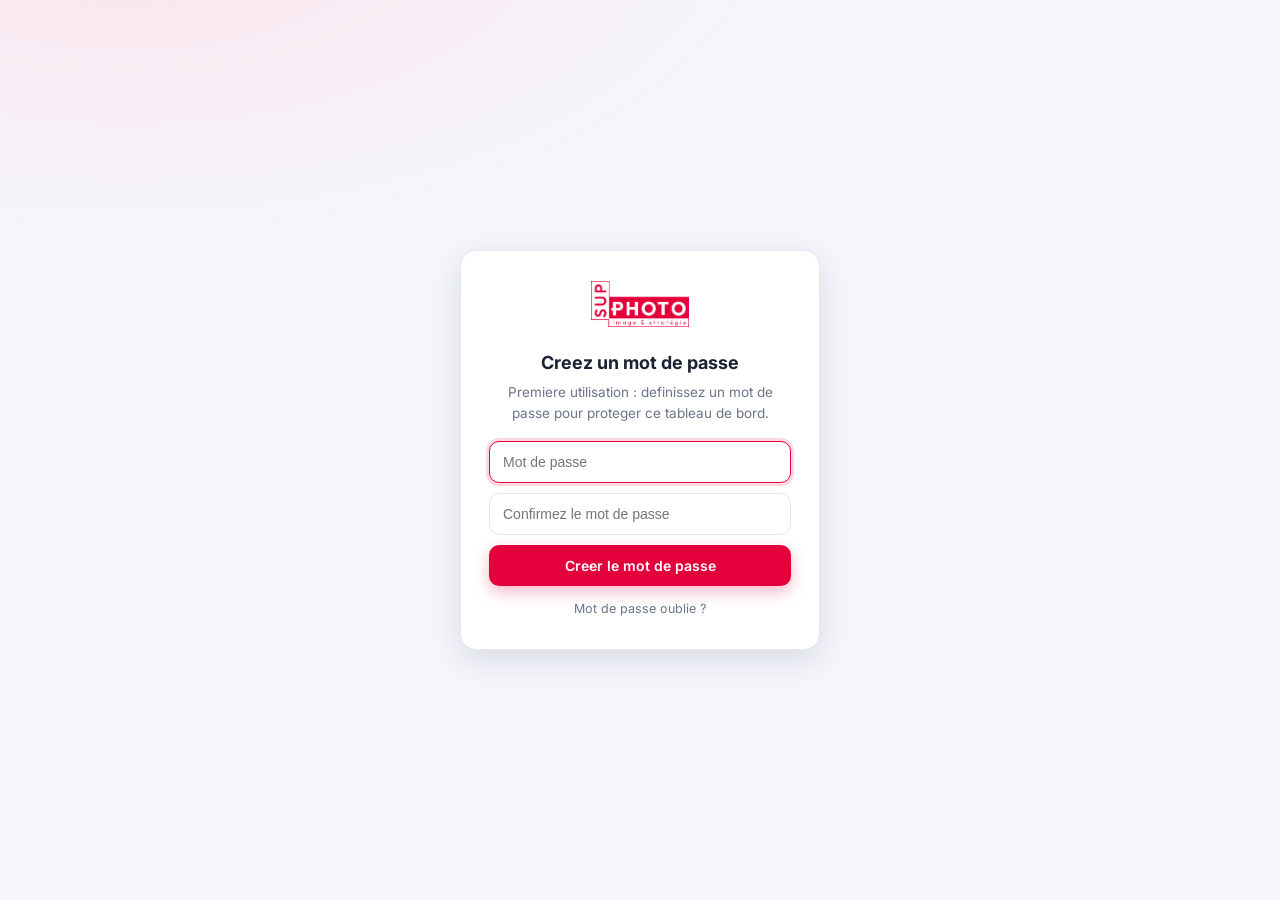
==== commit 701b2508: "Protection du tableau de bord par mot de passe" ====
--- a/admin.html
+++ b/admin.html
@@ -6,9 +6,48 @@
   <title>DepotDoc - Tableau de bord</title>
   <link rel="preconnect" href="https://fonts.googleapis.com">
   <link href="https://fonts.googleapis.com/css2?family=Inter:wght@400;500;600;700&display=swap" rel="stylesheet">
-  <link rel="stylesheet" href="styles.css?v=5">
+  <link rel="stylesheet" href="styles.css?v=6">
+  <style>
+    body.locked { overflow: hidden; }
+    body.locked .wrap { display: none; }
+    body:not(.locked) .auth-gate { display: none; }
+    .auth-gate {
+      position: fixed; inset: 0; z-index: 1000;
+      display: flex; align-items: center; justify-content: center; padding: 20px;
+      background:
+        radial-gradient(1200px 600px at 10% -10%, #fde3ec 0%, transparent 55%),
+        radial-gradient(1000px 500px at 100% 0%, #f4f6fb 0%, transparent 50%),
+        #f4f6fb;
+    }
+    .auth-card {
+      background: #fff; border: 1px solid #e4e8f0; border-radius: 16px;
+      box-shadow: 0 10px 30px rgba(24,33,66,.12); padding: 30px 28px; width: 100%; max-width: 360px; text-align: center;
+    }
+    .auth-card img { height: 46px; width: auto; margin-bottom: 16px; }
+    .auth-card h2 { font-size: 18px; margin: 0 0 6px; }
+    .auth-hint { color: #6b7488; font-size: 13.5px; margin: 0 0 18px; }
+    .auth-card input { width: 100%; padding: 12px 13px; font-size: 14px; margin-bottom: 10px;
+      border: 1px solid #e4e8f0; border-radius: 10px; box-sizing: border-box; }
+    .auth-card input:focus { outline: none; border-color: #e4013b; box-shadow: 0 0 0 3px rgba(228,1,59,.15); }
+    .auth-err { color: #b42318; background: #fdecec; border-radius: 10px; padding: 9px 12px; font-size: 13px; margin-bottom: 10px; }
+    .auth-forgot { display: inline-block; margin-top: 14px; font-size: 12.5px; color: #6b7488; text-decoration: none; }
+    .auth-forgot:hover { text-decoration: underline; }
+  </style>
 </head>
-<body>
+<body class="locked">
+
+  <div class="auth-gate" id="authGate">
+    <div class="auth-card">
+      <img src="sup-photo.png" alt="Sup Photo">
+      <h2 id="authTitle">Tableau de bord protege</h2>
+      <p class="auth-hint" id="authHint">Entrez le mot de passe pour acceder.</p>
+      <input type="password" id="authPw" placeholder="Mot de passe" autocomplete="off">
+      <input type="password" id="authPw2" placeholder="Confirmez le mot de passe" autocomplete="off" class="hidden">
+      <div class="auth-err hidden" id="authErr"></div>
+      <button class="btn btn-primary btn-block" id="authBtn">Se connecter</button>
+      <a href="#" class="auth-forgot" id="authForgot">Mot de passe oublie ?</a>
+    </div>
+  </div>
   <div class="wrap">
 
     <div class="brandbar">
@@ -160,7 +199,64 @@
     </div>
   </div>
 
-  <script src="app.js?v=5"></script>
+  <script>
+  /* -------------------- Protection par mot de passe --------------------- */
+  (function () {
+    const KEY = 'depotdoc.pwhash';
+    const SESSION = 'depotdoc.authed';
+    const g = (id) => document.getElementById(id);
+
+    async function sha256(str) {
+      const buf = await crypto.subtle.digest('SHA-256', new TextEncoder().encode(str));
+      return Array.from(new Uint8Array(buf)).map((b) => b.toString(16).padStart(2, '0')).join('');
+    }
+    function unlock() {
+      try { sessionStorage.setItem(SESSION, '1'); } catch (e) {}
+      document.body.classList.remove('locked');
+    }
+    function showErr(msg) { const e = g('authErr'); e.textContent = msg; e.classList.remove('hidden'); }
+
+    // Deja authentifie pour cette session ?
+    try { if (sessionStorage.getItem(SESSION) === '1') { unlock(); return; } } catch (e) {}
+
+    const hasPw = !!localStorage.getItem(KEY);
+    let createMode = !hasPw;
+
+    if (createMode) {
+      g('authTitle').textContent = 'Creez un mot de passe';
+      g('authHint').textContent = 'Premiere utilisation : definissez un mot de passe pour proteger ce tableau de bord.';
+      g('authPw2').classList.remove('hidden');
+      g('authBtn').textContent = 'Creer le mot de passe';
+    }
+
+    async function submit() {
+      g('authErr').classList.add('hidden');
+      const pw = g('authPw').value;
+      if (createMode) {
+        const pw2 = g('authPw2').value;
+        if (pw.length < 4) return showErr('Choisissez au moins 4 caracteres.');
+        if (pw !== pw2) return showErr('Les deux mots de passe ne correspondent pas.');
+        localStorage.setItem(KEY, await sha256(pw));
+        unlock();
+      } else {
+        const h = await sha256(pw);
+        if (h === localStorage.getItem(KEY)) unlock();
+        else showErr('Mot de passe incorrect.');
+      }
+    }
+
+    g('authBtn').onclick = submit;
+    g('authPw').addEventListener('keydown', (e) => { if (e.key === 'Enter') submit(); });
+    g('authPw2').addEventListener('keydown', (e) => { if (e.key === 'Enter') submit(); });
+    g('authForgot').onclick = (e) => {
+      e.preventDefault();
+      alert('Le mot de passe est stocke uniquement dans ce navigateur (de facon chiffree).\n\nSi vous l\'avez oublie : ouvrez les parametres du navigateur et effacez les donnees du site pour ce domaine, puis rechargez la page pour en definir un nouveau.\n\nAstuce : gardez une sauvegarde de vos zones via le bouton Exporter.');
+    };
+    g('authPw').focus();
+  })();
+  </script>
+
+  <script src="app.js?v=6"></script>
   <script>
   const $ = (id) => document.getElementById(id);
   let zones = Store.getZones();
